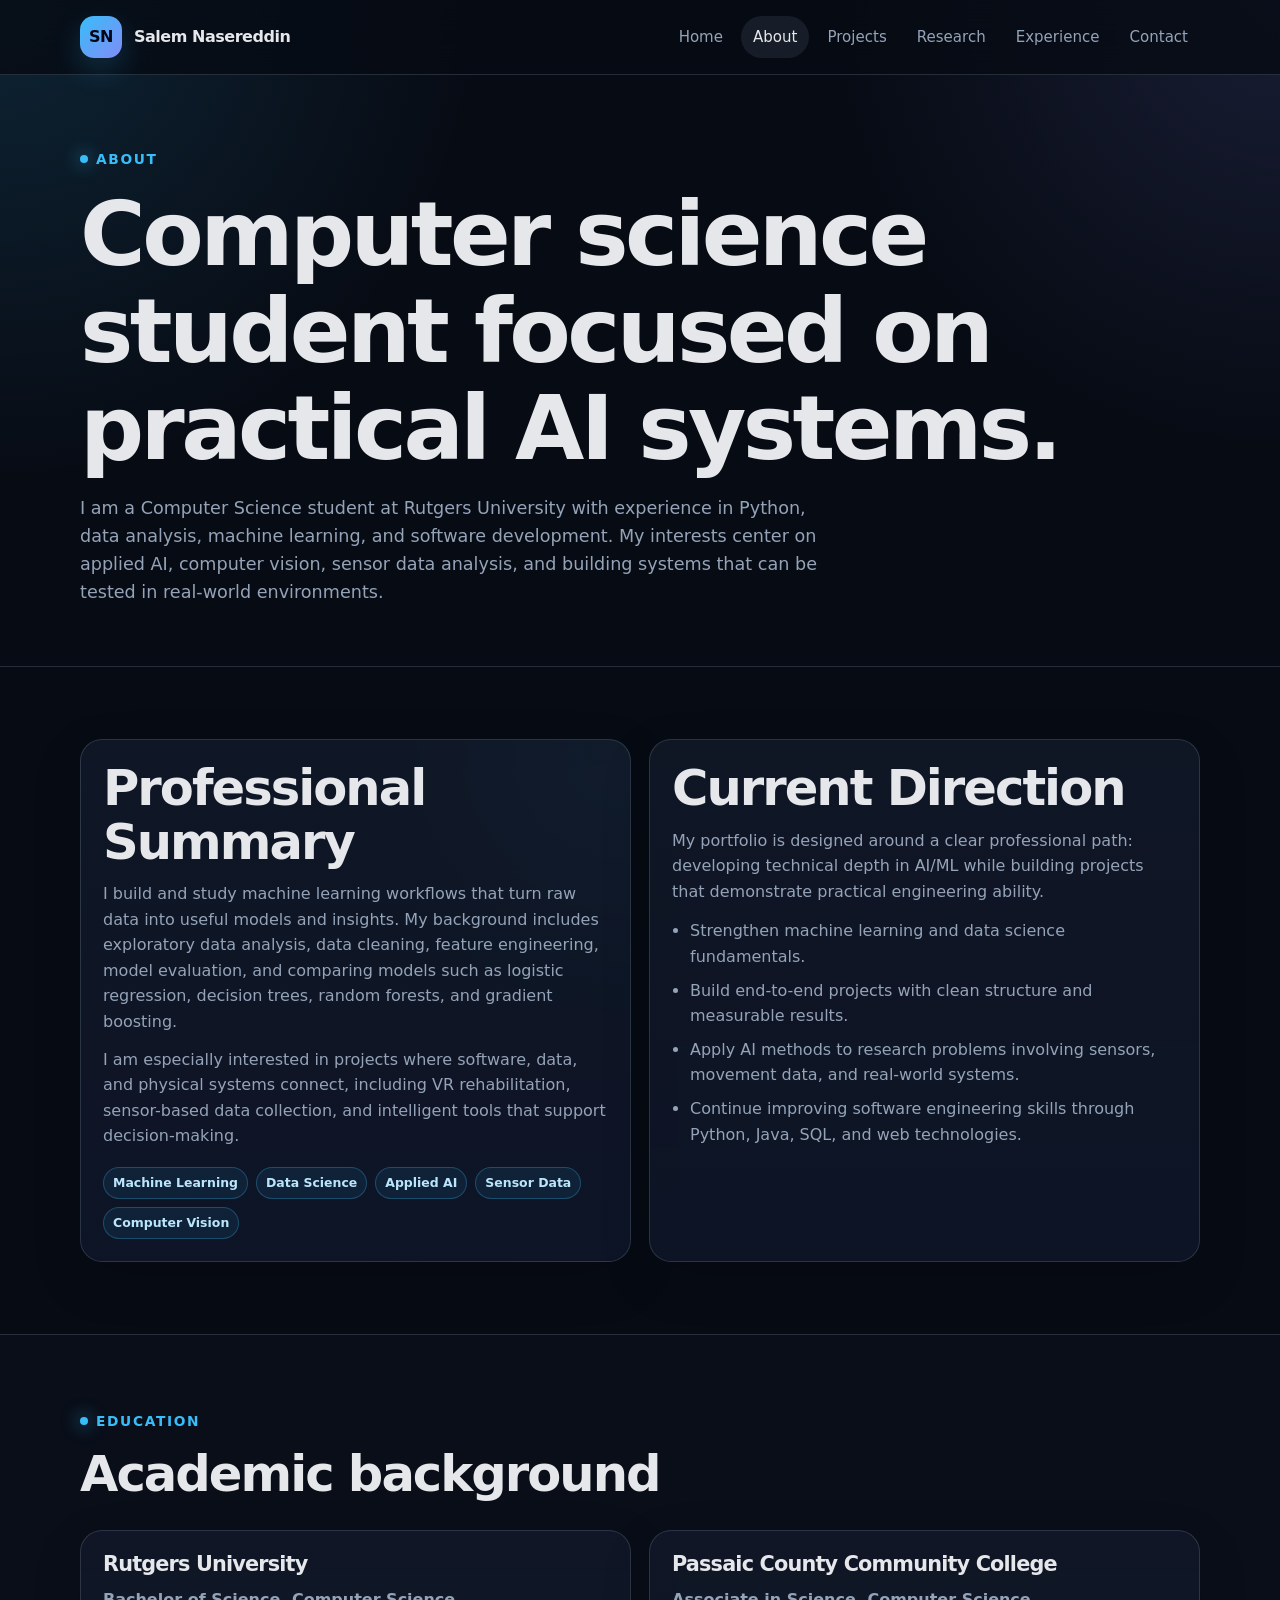
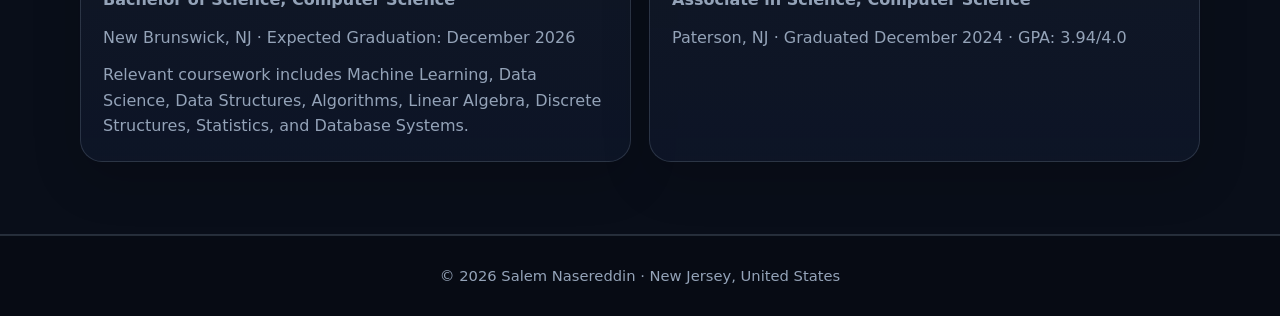
==== about.html @ d1a6cab0 "git commit -m "Initial commit"" ====
<!DOCTYPE html>
<html lang="en">
<head>
  <meta charset="UTF-8" />
  <meta name="viewport" content="width=device-width, initial-scale=1.0" />
  <meta name="description" content="About Salem Nasereddin, a Rutgers Computer Science student focused on machine learning and applied AI." />
  <title>About | Salem Nasereddin</title>
  <link rel="stylesheet" href="css/style.css" />
</head>
<body>
  <header class="site-header">
    <nav class="nav container">
      <a class="brand" href="index.html"><span class="brand-mark">SN</span><span>Salem Nasereddin</span></a>
      <button class="menu-toggle" aria-label="Toggle menu" aria-expanded="false"><span></span><span></span><span></span></button>
      <div class="nav-links">
        <a href="index.html">Home</a><a class="active" href="about.html">About</a><a href="projects.html">Projects</a><a href="research.html">Research</a><a href="experience.html">Experience</a><a href="contact.html">Contact</a>
      </div>
    </nav>
  </header>

  <main>
    <section class="page-hero">
      <div class="container reveal">
        <span class="eyebrow">About</span>
        <h1>Computer science student focused on practical AI systems.</h1>
        <p>I am a Computer Science student at Rutgers University with experience in Python, data analysis, machine learning, and software development. My interests center on applied AI, computer vision, sensor data analysis, and building systems that can be tested in real-world environments.</p>
      </div>
    </section>

    <section class="section">
      <div class="container grid-2">
        <article class="card featured reveal">
          <h2>Professional Summary</h2>
          <p>I build and study machine learning workflows that turn raw data into useful models and insights. My background includes exploratory data analysis, data cleaning, feature engineering, model evaluation, and comparing models such as logistic regression, decision trees, random forests, and gradient boosting.</p>
          <p>I am especially interested in projects where software, data, and physical systems connect, including VR rehabilitation, sensor-based data collection, and intelligent tools that support decision-making.</p>
          <div class="tag-row">
            <span class="tag">Machine Learning</span>
            <span class="tag">Data Science</span>
            <span class="tag">Applied AI</span>
            <span class="tag">Sensor Data</span>
            <span class="tag">Computer Vision</span>
          </div>
        </article>
        <article class="card reveal">
          <h2>Current Direction</h2>
          <p>My portfolio is designed around a clear professional path: developing technical depth in AI/ML while building projects that demonstrate practical engineering ability.</p>
          <ul class="check-list">
            <li>Strengthen machine learning and data science fundamentals.</li>
            <li>Build end-to-end projects with clean structure and measurable results.</li>
            <li>Apply AI methods to research problems involving sensors, movement data, and real-world systems.</li>
            <li>Continue improving software engineering skills through Python, Java, SQL, and web technologies.</li>
          </ul>
        </article>
      </div>
    </section>

    <section class="section alt">
      <div class="container">
        <div class="section-header reveal">
          <div>
            <span class="eyebrow">Education</span>
            <h2>Academic background</h2>
          </div>
        </div>
        <div class="grid-2">
          <article class="card reveal">
            <h3>Rutgers University</h3>
            <p><strong>Bachelor of Science, Computer Science</strong></p>
            <p>New Brunswick, NJ · Expected Graduation: December 2026</p>
            <p>Relevant coursework includes Machine Learning, Data Science, Data Structures, Algorithms, Linear Algebra, Discrete Structures, Statistics, and Database Systems.</p>
          </article>
          <article class="card reveal">
            <h3>Passaic County Community College</h3>
            <p><strong>Associate in Science, Computer Science</strong></p>
            <p>Paterson, NJ · Graduated December 2024 · GPA: 3.94/4.0</p>
          </article>
        </div>
      </div>
    </section>
  </main>

  <footer class="footer"><div class="container">© <span data-year></span> Salem Nasereddin · New Jersey, United States</div></footer>
  <script src="js/script.js"></script>
</body>
</html>
---- css/style.css ----
:root {
  --bg: #070b14;
  --bg-soft: #0d1324;
  --card: #111827;
  --card-2: #0f172a;
  --text: #e5e7eb;
  --muted: #94a3b8;
  --line: rgba(148, 163, 184, 0.22);
  --accent: #38bdf8;
  --accent-2: #818cf8;
  --success: #22c55e;
  --warning: #f59e0b;
  --danger: #ef4444;
  --shadow: 0 20px 70px rgba(0, 0, 0, 0.35);
  --radius: 22px;
}

* {
  box-sizing: border-box;
}

html {
  scroll-behavior: smooth;
}

body {
  margin: 0;
  font-family: Inter, ui-sans-serif, system-ui, -apple-system, BlinkMacSystemFont, "Segoe UI", sans-serif;
  color: var(--text);
  background:
    radial-gradient(circle at top left, rgba(56, 189, 248, 0.14), transparent 30rem),
    radial-gradient(circle at top right, rgba(129, 140, 248, 0.14), transparent 28rem),
    var(--bg);
  line-height: 1.6;
}

body.menu-open {
  overflow: hidden;
}

a {
  color: inherit;
  text-decoration: none;
}

img, video {
  max-width: 100%;
}

.container {
  width: min(1120px, calc(100% - 40px));
  margin: 0 auto;
}

.site-header {
  position: sticky;
  top: 0;
  z-index: 100;
  border-bottom: 1px solid var(--line);
  background: rgba(7, 11, 20, 0.82);
  backdrop-filter: blur(18px);
}

.nav {
  height: 74px;
  display: flex;
  align-items: center;
  justify-content: space-between;
  gap: 24px;
}

.brand {
  display: inline-flex;
  align-items: center;
  gap: 12px;
  font-weight: 800;
  letter-spacing: -0.03em;
}

.brand-mark {
  width: 42px;
  height: 42px;
  border-radius: 14px;
  display: grid;
  place-items: center;
  background: linear-gradient(135deg, var(--accent), var(--accent-2));
  color: #020617;
  font-weight: 900;
  box-shadow: 0 12px 30px rgba(56, 189, 248, 0.2);
}

.nav-links {
  display: flex;
  align-items: center;
  gap: 6px;
}

.nav-links a {
  padding: 9px 12px;
  border-radius: 999px;
  color: var(--muted);
  font-size: 0.94rem;
  transition: 0.2s ease;
}

.nav-links a:hover,
.nav-links a.active {
  color: var(--text);
  background: rgba(148, 163, 184, 0.12);
}

.menu-toggle {
  display: none;
  width: 42px;
  height: 42px;
  border: 1px solid var(--line);
  border-radius: 12px;
  background: rgba(15, 23, 42, 0.8);
  color: var(--text);
  cursor: pointer;
}

.menu-toggle span {
  display: block;
  width: 18px;
  height: 2px;
  margin: 4px auto;
  background: currentColor;
  border-radius: 99px;
}

.hero {
  padding: 78px 0 64px;
}

.hero-grid {
  display: grid;
  grid-template-columns: 1.2fr 0.8fr;
  align-items: center;
  gap: 50px;
}

.eyebrow {
  display: inline-flex;
  align-items: center;
  gap: 8px;
  margin-bottom: 16px;
  color: var(--accent);
  font-size: 0.86rem;
  font-weight: 700;
  text-transform: uppercase;
  letter-spacing: 0.12em;
}

.eyebrow::before {
  content: "";
  width: 8px;
  height: 8px;
  border-radius: 50%;
  background: var(--accent);
  box-shadow: 0 0 18px var(--accent);
}

h1, h2, h3, h4 {
  line-height: 1.08;
  margin: 0;
  letter-spacing: -0.04em;
}

h1 {
  font-size: clamp(3rem, 7vw, 5.9rem);
}

h2 {
  font-size: clamp(2rem, 4vw, 3.1rem);
}

h3 {
  font-size: 1.3rem;
}

.lead {
  margin: 20px 0 0;
  max-width: 710px;
  color: var(--muted);
  font-size: clamp(1.05rem, 2vw, 1.22rem);
}

.hero-actions,
.card-actions {
  display: flex;
  flex-wrap: wrap;
  gap: 12px;
  margin-top: 28px;
}

.btn {
  display: inline-flex;
  align-items: center;
  justify-content: center;
  gap: 8px;
  padding: 12px 17px;
  border: 1px solid transparent;
  border-radius: 999px;
  font-weight: 750;
  transition: transform 0.18s ease, border-color 0.18s ease, background 0.18s ease;
}

.btn:hover {
  transform: translateY(-2px);
}

.btn.primary {
  background: linear-gradient(135deg, var(--accent), var(--accent-2));
  color: #020617;
}

.btn.secondary {
  border-color: var(--line);
  background: rgba(15, 23, 42, 0.82);
  color: var(--text);
}

.hero-card {
  position: relative;
  padding: 16px;
  border: 1px solid var(--line);
  border-radius: calc(var(--radius) + 12px);
  background: linear-gradient(180deg, rgba(17, 24, 39, 0.84), rgba(15, 23, 42, 0.88));
  box-shadow: var(--shadow);
  overflow: hidden;
}

.hero-card::before {
  content: "";
  position: absolute;
  inset: -2px;
  background: radial-gradient(circle at 35% 15%, rgba(56, 189, 248, 0.25), transparent 16rem);
  pointer-events: none;
}

.profile-photo {
  position: relative;
  z-index: 1;
  aspect-ratio: 1;
  width: 100%;
  object-fit: cover;
  border-radius: 26px;
  border: 1px solid rgba(255, 255, 255, 0.08);
}

.quick-card {
  position: relative;
  z-index: 2;
  margin: -50px 16px 0;
  padding: 18px;
  border: 1px solid var(--line);
  border-radius: 20px;
  background: rgba(2, 6, 23, 0.86);
  backdrop-filter: blur(18px);
}

.quick-card p {
  margin: 5px 0 0;
  color: var(--muted);
  font-size: 0.94rem;
}

.section {
  padding: 72px 0;
}

.section.alt {
  background: rgba(15, 23, 42, 0.28);
  border-top: 1px solid var(--line);
  border-bottom: 1px solid var(--line);
}

.section-header {
  display: flex;
  align-items: end;
  justify-content: space-between;
  gap: 24px;
  margin-bottom: 28px;
}

.section-header p {
  max-width: 650px;
  margin: 12px 0 0;
  color: var(--muted);
}

.grid-2,
.grid-3,
.grid-4 {
  display: grid;
  gap: 18px;
}

.grid-2 {
  grid-template-columns: repeat(2, minmax(0, 1fr));
}

.grid-3 {
  grid-template-columns: repeat(3, minmax(0, 1fr));
}

.grid-4 {
  grid-template-columns: repeat(4, minmax(0, 1fr));
}

.card {
  border: 1px solid var(--line);
  border-radius: var(--radius);
  background: linear-gradient(180deg, rgba(17, 24, 39, 0.88), rgba(15, 23, 42, 0.78));
  box-shadow: 0 18px 50px rgba(0, 0, 0, 0.16);
  padding: 22px;
}

.card.featured {
  background:
    linear-gradient(180deg, rgba(17, 24, 39, 0.88), rgba(15, 23, 42, 0.84)),
    radial-gradient(circle at top right, rgba(56, 189, 248, 0.25), transparent 18rem);
}

.card p,
.timeline p,
.skill-list li,
.check-list li {
  color: var(--muted);
}

.card p {
  margin: 12px 0 0;
}

.tag-row {
  display: flex;
  flex-wrap: wrap;
  gap: 8px;
  margin-top: 18px;
}

.tag {
  display: inline-flex;
  padding: 5px 9px;
  border: 1px solid rgba(56, 189, 248, 0.28);
  border-radius: 999px;
  background: rgba(56, 189, 248, 0.08);
  color: #bae6fd;
  font-size: 0.78rem;
  font-weight: 650;
}

.stat-grid {
  display: grid;
  grid-template-columns: repeat(3, minmax(0, 1fr));
  gap: 14px;
  margin-top: 28px;
}

.stat {
  padding: 18px;
  border: 1px solid var(--line);
  border-radius: 18px;
  background: rgba(15, 23, 42, 0.72);
}

.stat strong {
  display: block;
  font-size: 1.5rem;
  color: var(--text);
}

.stat span {
  color: var(--muted);
  font-size: 0.9rem;
}

.page-hero {
  padding: 70px 0 42px;
  border-bottom: 1px solid var(--line);
}

.page-hero p {
  color: var(--muted);
  max-width: 760px;
  font-size: 1.1rem;
}

.timeline {
  display: grid;
  gap: 16px;
}

.timeline-item {
  display: grid;
  grid-template-columns: 190px 1fr;
  gap: 22px;
  padding: 22px;
  border: 1px solid var(--line);
  border-radius: var(--radius);
  background: rgba(15, 23, 42, 0.76);
}

.timeline-date {
  color: var(--accent);
  font-weight: 800;
}

.timeline h3 {
  margin-bottom: 5px;
}

.timeline p {
  margin: 8px 0 0;
}

.check-list,
.skill-list {
  padding-left: 18px;
  margin: 14px 0 0;
}

.check-list li,
.skill-list li {
  margin: 8px 0;
}

.video-frame {
  overflow: hidden;
  border-radius: var(--radius);
  border: 1px solid var(--line);
  background: #020617;
  box-shadow: var(--shadow);
}

.video-frame video {
  display: block;
  width: 100%;
}

.contact-panel {
  display: grid;
  grid-template-columns: 1fr 1fr;
  gap: 18px;
}

.contact-link {
  display: flex;
  justify-content: space-between;
  align-items: center;
  gap: 16px;
  padding: 18px 20px;
  border: 1px solid var(--line);
  border-radius: 18px;
  background: rgba(15, 23, 42, 0.76);
  color: var(--text);
  transition: 0.18s ease;
}

.contact-link:hover {
  transform: translateY(-2px);
  border-color: rgba(56, 189, 248, 0.45);
}

.contact-link span {
  color: var(--muted);
  font-size: 0.92rem;
}

.footer {
  padding: 28px 0;
  border-top: 1px solid var(--line);
  color: var(--muted);
  text-align: center;
  font-size: 0.92rem;
}

.footer a {
  color: var(--text);
}

.reveal {
  opacity: 0;
  transform: translateY(18px);
  transition: 0.7s ease;
}

.reveal.visible {
  opacity: 1;
  transform: translateY(0);
}

@media (max-width: 900px) {
  .hero-grid,
  .grid-2,
  .grid-3,
  .grid-4,
  .contact-panel {
    grid-template-columns: 1fr;
  }

  .hero {
    padding-top: 48px;
  }

  .hero-card {
    max-width: 440px;
  }

  .stat-grid {
    grid-template-columns: 1fr;
  }

  .timeline-item {
    grid-template-columns: 1fr;
  }

  .section-header {
    align-items: start;
    flex-direction: column;
  }
}

@media (max-width: 760px) {
  .menu-toggle {
    display: block;
  }

  .nav-links {
    position: fixed;
    inset: 74px 0 auto 0;
    display: none;
    flex-direction: column;
    align-items: stretch;
    padding: 18px 20px 28px;
    background: rgba(7, 11, 20, 0.98);
    border-bottom: 1px solid var(--line);
  }

  .nav-links.open {
    display: flex;
  }

  .nav-links a {
    padding: 14px 16px;
    border-radius: 14px;
  }

  .container {
    width: min(100% - 28px, 1120px);
  }

  .section,
  .page-hero {
    padding: 46px 0;
  }
}
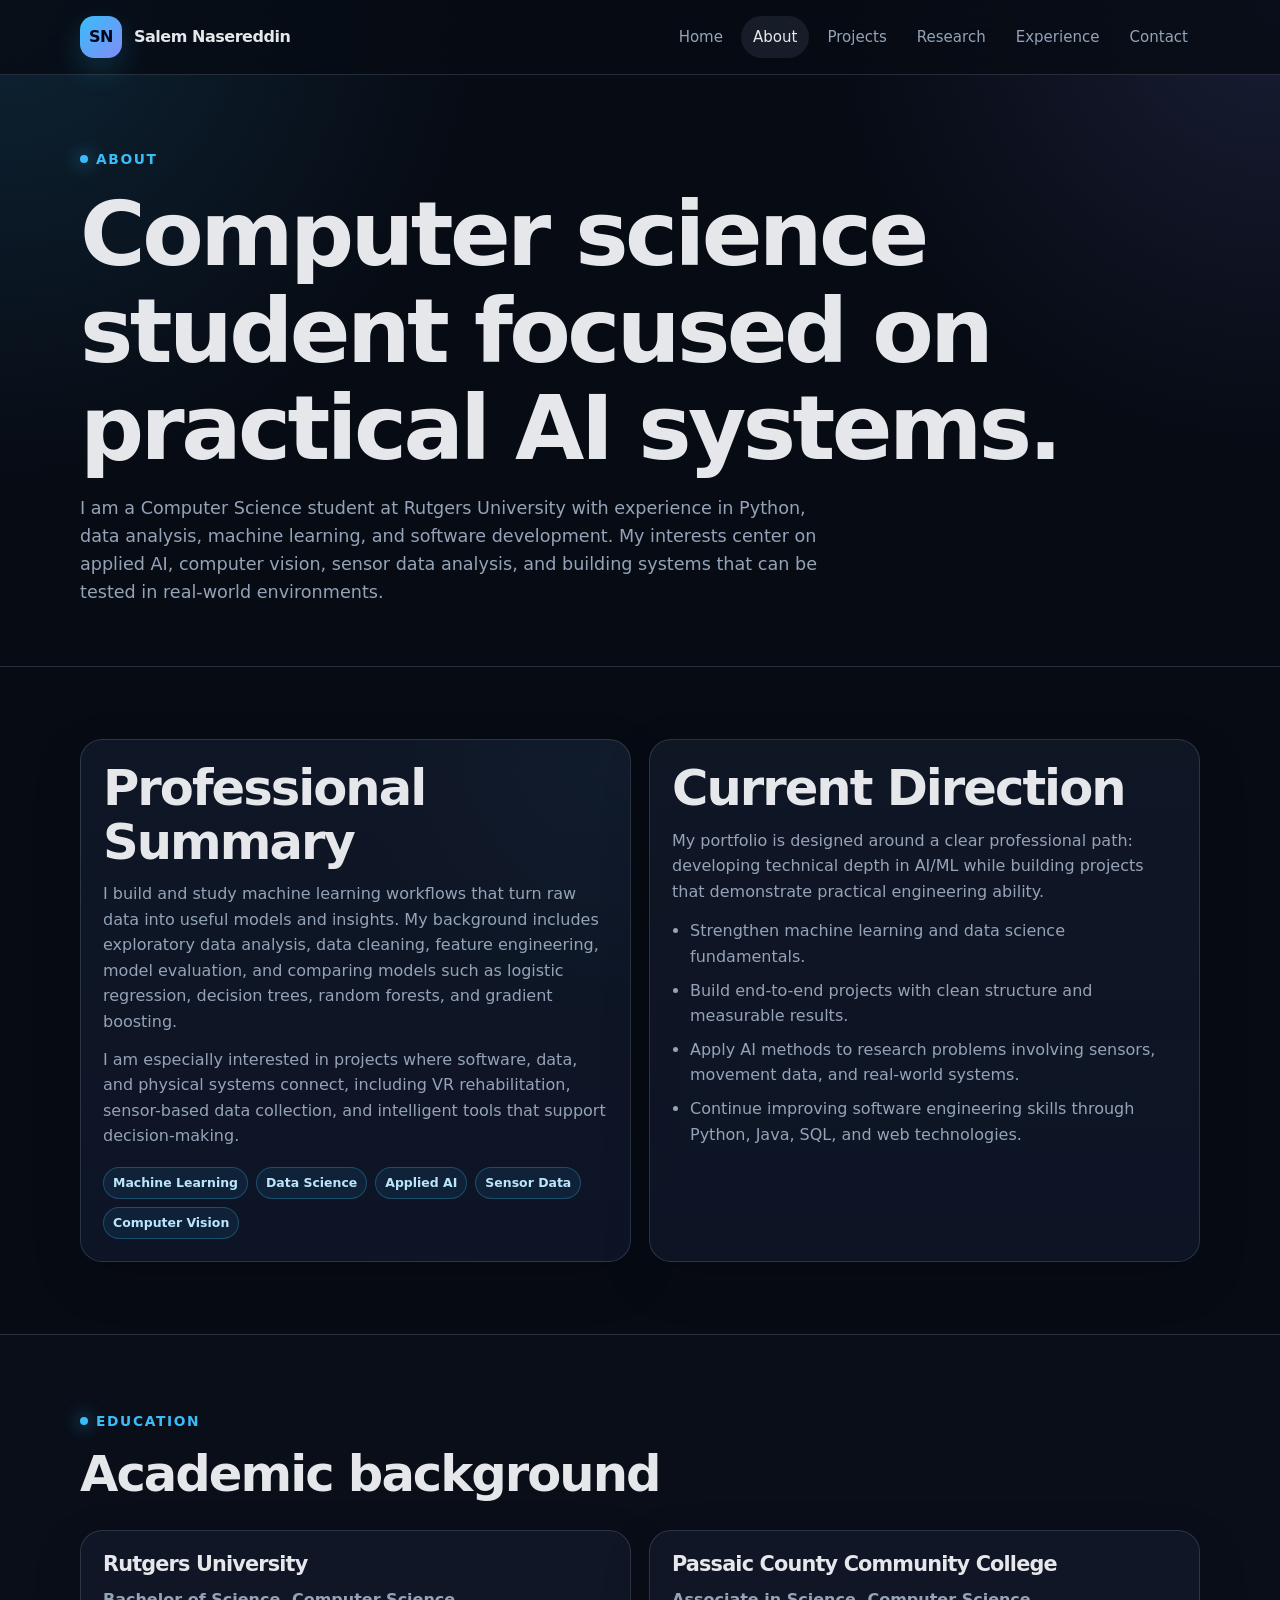
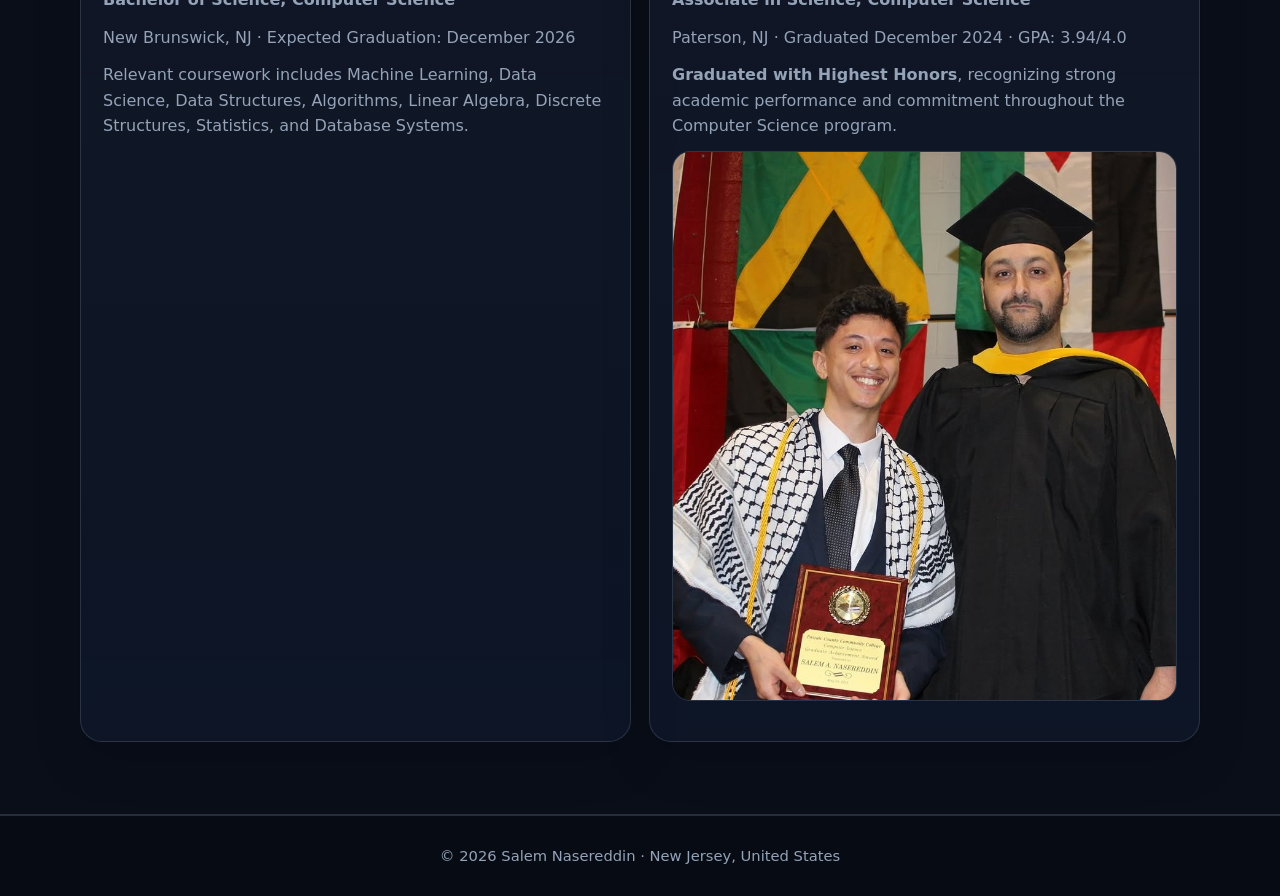
==== commit 5ce2f18b: "git commit -m "Update about.html, add pccc-highest-honors.jpg, and modify style.css"" ====
--- a/about.html
+++ b/about.html
@@ -69,11 +69,13 @@
             <p>New Brunswick, NJ · Expected Graduation: December 2026</p>
             <p>Relevant coursework includes Machine Learning, Data Science, Data Structures, Algorithms, Linear Algebra, Discrete Structures, Statistics, and Database Systems.</p>
           </article>
-          <article class="card reveal">
-            <h3>Passaic County Community College</h3>
-            <p><strong>Associate in Science, Computer Science</strong></p>
-            <p>Paterson, NJ · Graduated December 2024 · GPA: 3.94/4.0</p>
-          </article>
+          <article class="card reveal education-card">
+          <h3>Passaic County Community College</h3>
+          <p><strong>Associate in Science, Computer Science</strong></p>
+          <p>Paterson, NJ · Graduated December 2024 · GPA: 3.94/4.0</p>
+          <p><strong>Graduated with Highest Honors</strong>, recognizing strong academic performance and commitment throughout the Computer Science program.</p>
+          <p></p><img class="education-photo" src="assets/pccc-highest-honors.jpg" alt="Salem Nasereddin receiving Highest Honors recognition at Passaic County Community College graduation" /><p></p>
+        </article>
         </div>
       </div>
     </section>
--- a/css/style.css
+++ b/css/style.css
@@ -557,3 +557,17 @@
     padding: 46px 0;
   }
 }
+.education-card {
+  overflow: hidden;
+}
+
+.education-photo {
+  width: 100%;
+  height: 550px;
+  object-fit: cover;
+  object-position: center;
+  border-radius: 18px;
+  border: 1px solid var(--line);
+  margin-bottom: 18px;
+  display: block;
+}
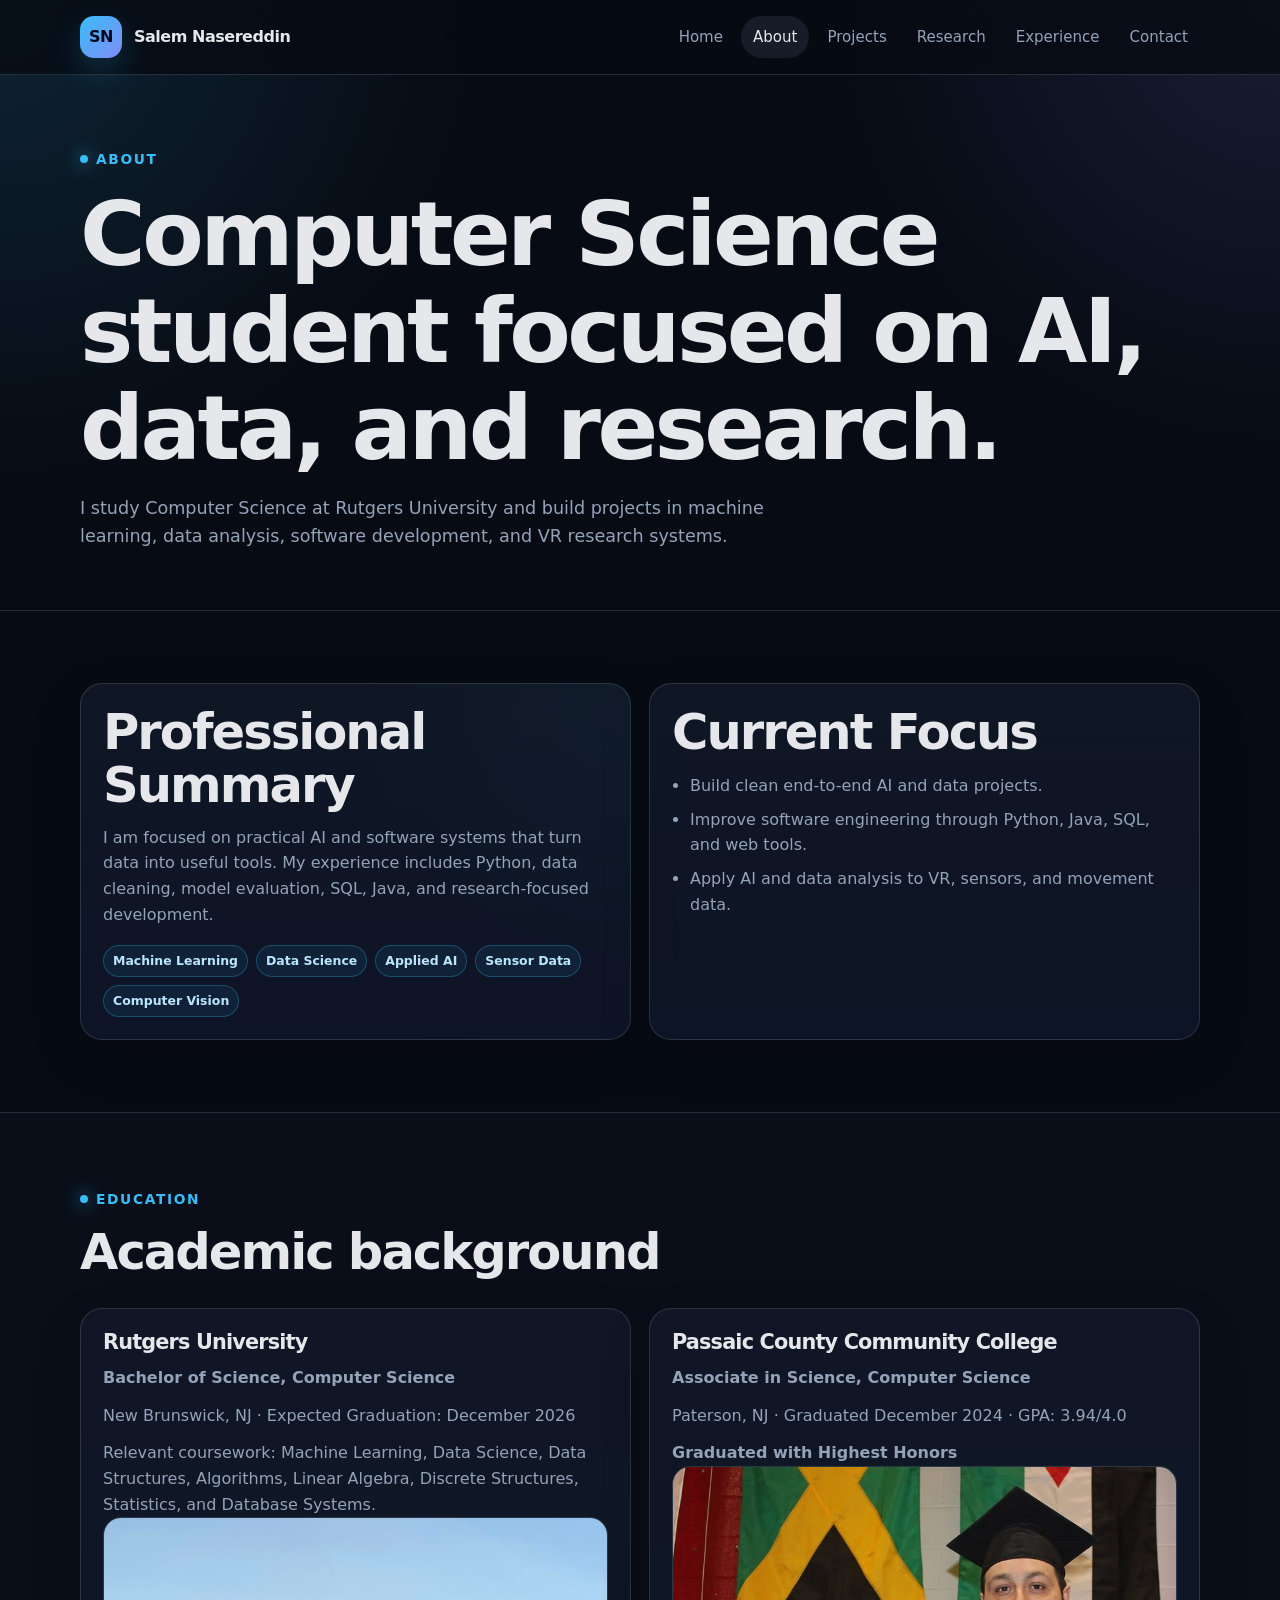
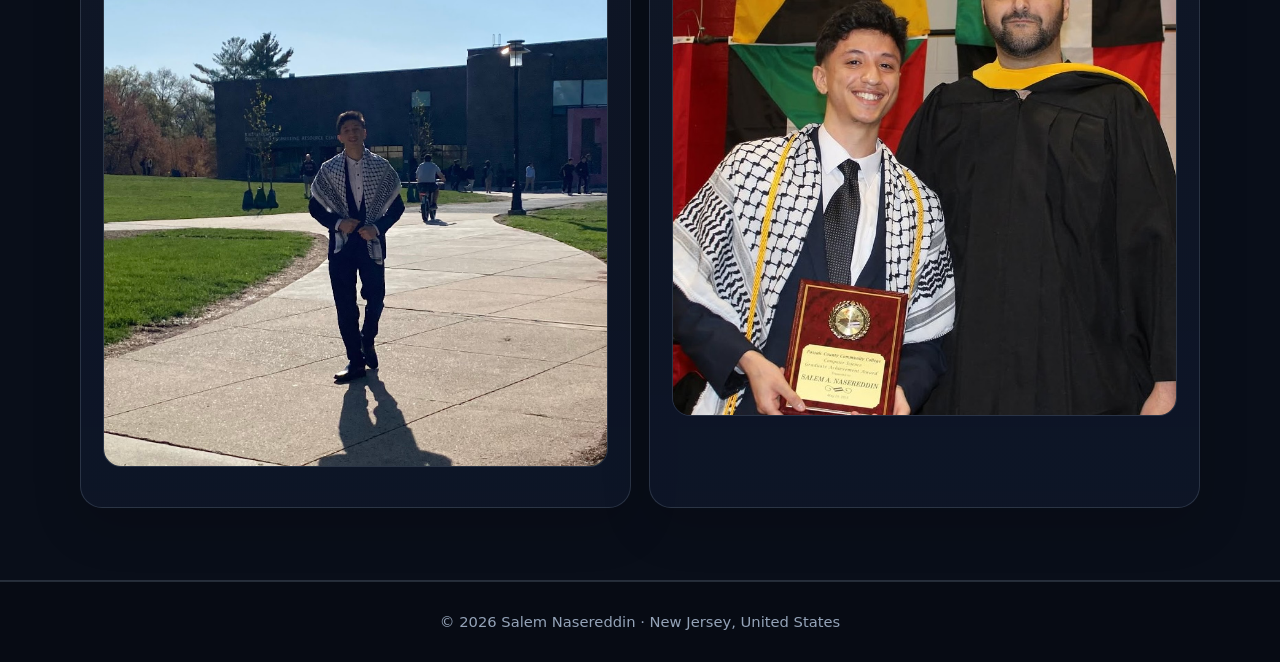
==== commit d3e536a6: "Revise about page content and structure" ====
--- a/about.html
+++ b/about.html
@@ -11,9 +11,18 @@
   <header class="site-header">
     <nav class="nav container">
       <a class="brand" href="index.html"><span class="brand-mark">SN</span><span>Salem Nasereddin</span></a>
-      <button class="menu-toggle" aria-label="Toggle menu" aria-expanded="false"><span></span><span></span><span></span></button>
+
+      <button class="menu-toggle" aria-label="Toggle menu" aria-expanded="false">
+        <span></span><span></span><span></span>
+      </button>
+
       <div class="nav-links">
-        <a href="index.html">Home</a><a class="active" href="about.html">About</a><a href="projects.html">Projects</a><a href="research.html">Research</a><a href="experience.html">Experience</a><a href="contact.html">Contact</a>
+        <a href="index.html">Home</a>
+        <a class="active" href="about.html">About</a>
+        <a href="projects.html">Projects</a>
+        <a href="research.html">Research</a>
+        <a href="experience.html">Experience</a>
+        <a href="contact.html">Contact</a>
       </div>
     </nav>
   </header>
@@ -22,8 +31,8 @@
     <section class="page-hero">
       <div class="container reveal">
         <span class="eyebrow">About</span>
-        <h1>Computer science student focused on practical AI systems.</h1>
-        <p>I am a Computer Science student at Rutgers University with experience in Python, data analysis, machine learning, and software development. My interests center on applied AI, computer vision, sensor data analysis, and building systems that can be tested in real-world environments.</p>
+        <h1>Computer Science student focused on AI, data, and research.</h1>
+        <p>I study Computer Science at Rutgers University and build projects in machine learning, data analysis, software development, and VR research systems.</p>
       </div>
     </section>
 
@@ -31,8 +40,8 @@
       <div class="container grid-2">
         <article class="card featured reveal">
           <h2>Professional Summary</h2>
-          <p>I build and study machine learning workflows that turn raw data into useful models and insights. My background includes exploratory data analysis, data cleaning, feature engineering, model evaluation, and comparing models such as logistic regression, decision trees, random forests, and gradient boosting.</p>
-          <p>I am especially interested in projects where software, data, and physical systems connect, including VR rehabilitation, sensor-based data collection, and intelligent tools that support decision-making.</p>
+          <p>I am focused on practical AI and software systems that turn data into useful tools. My experience includes Python, data cleaning, model evaluation, SQL, Java, and research-focused development.</p>
+
           <div class="tag-row">
             <span class="tag">Machine Learning</span>
             <span class="tag">Data Science</span>
@@ -41,14 +50,13 @@
             <span class="tag">Computer Vision</span>
           </div>
         </article>
+
         <article class="card reveal">
-          <h2>Current Direction</h2>
-          <p>My portfolio is designed around a clear professional path: developing technical depth in AI/ML while building projects that demonstrate practical engineering ability.</p>
+          <h2>Current Focus</h2>
           <ul class="check-list">
-            <li>Strengthen machine learning and data science fundamentals.</li>
-            <li>Build end-to-end projects with clean structure and measurable results.</li>
-            <li>Apply AI methods to research problems involving sensors, movement data, and real-world systems.</li>
-            <li>Continue improving software engineering skills through Python, Java, SQL, and web technologies.</li>
+            <li>Build clean end-to-end AI and data projects.</li>
+            <li>Improve software engineering through Python, Java, SQL, and web tools.</li>
+            <li>Apply AI and data analysis to VR, sensors, and movement data.</li>
           </ul>
         </article>
       </div>
@@ -62,26 +70,32 @@
             <h2>Academic background</h2>
           </div>
         </div>
+
         <div class="grid-2">
-          <article class="card reveal">
+          <article class="card reveal education-card">
             <h3>Rutgers University</h3>
             <p><strong>Bachelor of Science, Computer Science</strong></p>
             <p>New Brunswick, NJ · Expected Graduation: December 2026</p>
-            <p>Relevant coursework includes Machine Learning, Data Science, Data Structures, Algorithms, Linear Algebra, Discrete Structures, Statistics, and Database Systems.</p>
+            <p>Relevant coursework: Machine Learning, Data Science, Data Structures, Algorithms, Linear Algebra, Discrete Structures, Statistics, and Database Systems.</p>
+            <img class="education-photo rutgers-photo" src="assets/pictureatrutgers.jpg" alt="Salem Nasereddin at Rutgers University" />
           </article>
+
           <article class="card reveal education-card">
-          <h3>Passaic County Community College</h3>
-          <p><strong>Associate in Science, Computer Science</strong></p>
-          <p>Paterson, NJ · Graduated December 2024 · GPA: 3.94/4.0</p>
-          <p><strong>Graduated with Highest Honors</strong>, recognizing strong academic performance and commitment throughout the Computer Science program.</p>
-          <p></p><img class="education-photo" src="assets/pccc-highest-honors.jpg" alt="Salem Nasereddin receiving Highest Honors recognition at Passaic County Community College graduation" /><p></p>
-        </article>
+            <h3>Passaic County Community College</h3>
+            <p><strong>Associate in Science, Computer Science</strong></p>
+            <p>Paterson, NJ · Graduated December 2024 · GPA: 3.94/4.0</p>
+            <p><strong>Graduated with Highest Honors</strong></p>
+            <img class="education-photo" src="assets/pccc-highest-honors.jpg" alt="Salem Nasereddin receiving Highest Honors recognition at Passaic County Community College graduation" />
+          </article>
         </div>
       </div>
     </section>
   </main>
 
-  <footer class="footer"><div class="container">© <span data-year></span> Salem Nasereddin · New Jersey, United States</div></footer>
+  <footer class="footer">
+    <div class="container">© <span data-year></span> Salem Nasereddin · New Jersey, United States</div>
+  </footer>
+
   <script src="js/script.js"></script>
 </body>
 </html>
